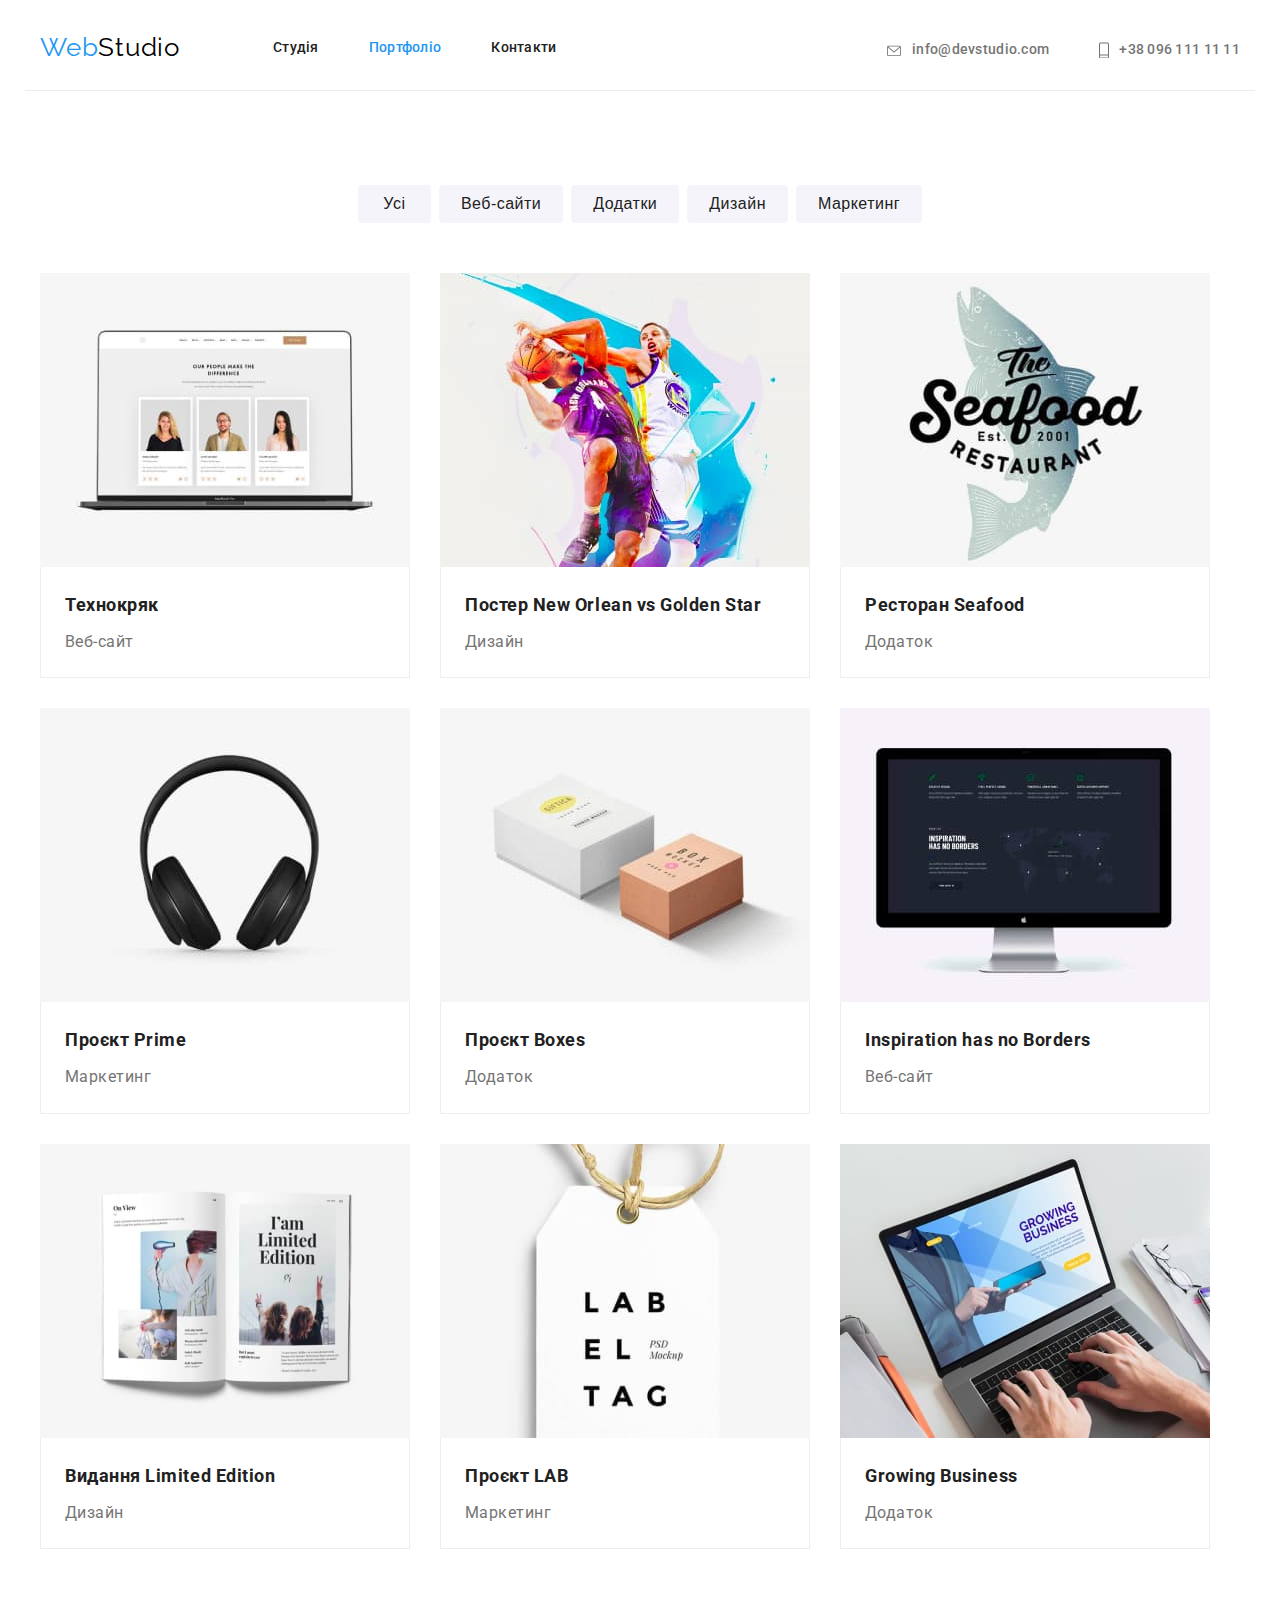
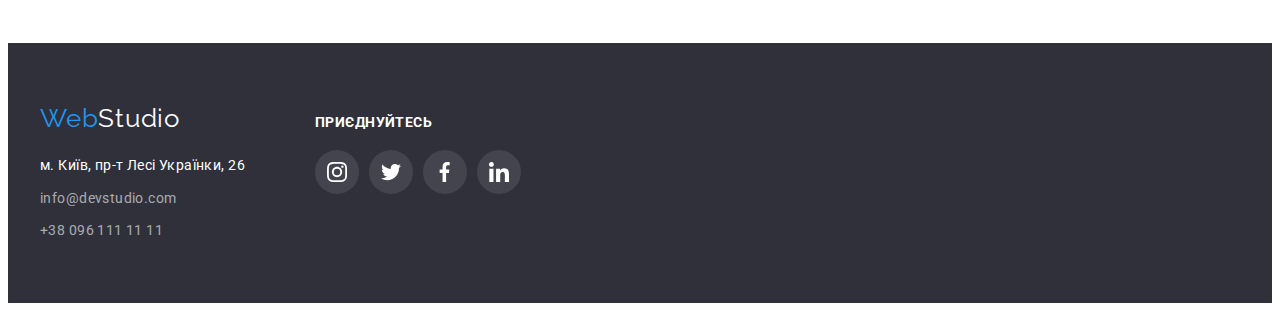
==== portfolio.html @ 72373377 "Initial commit" ====
<!DOCTYPE html>
<html lang="en">
<head>
    <meta charset="UTF-8">
    <meta http-equiv="X-UA-Compatible" content="IE=edge">
    <meta name="viewport" content="width=device-width, initial-scale=1.0">
    <title>WebStudio</title>
    <link rel="preconnect" href="https://fonts.googleapis.com">
    <link rel="preconnect" href="https://fonts.gstatic.com" crossorigin>
    <link href="https://fonts.googleapis.com/css2?family=Raleway:wght@700&family=Roboto:wght@400;500;700;900&display=swap" rel="stylesheet">
    <link rel="stylesheet" href="https://cdnjs.cloudflare.com/ajax/libs/modern-normalize/1.1.0/modern-normalize.min.css" integrity="sha512-wpPYUAdjBVSE4KJnH1VR1HeZfpl1ub8YT/NKx4PuQ5NmX2tKuGu6U/JRp5y+Y8XG2tV+wKQpNHVUX03MfMFn9Q==" crossorigin="anonymous" referrerpolicy="no-referrer" />
    <link rel="stylesheet" href="./css/styles.css" />
</head>
<body>
    <!-- Шапка -->
    <header class="header">
      <div class="container head">
        <nav class="nav">
          <a class="logo" href="./index.html">Web<span class="logo-studio">Studio</span></a>
          <ul class="nav-list list">
            <li class="nav-item">
              <a href="./index.html" class="nav-link">Студія</a>
            </li>
            <li class="nav-item">
              <a href="./portfolio.html" class="nav-link current">Портфоліо</a>
            </li>
            <li class="nav-item">
              <a href="" class="nav-link">Контакти</a>
            </li>
          </ul>
        </nav>
        <ul class="contact list">
          <li class="contact-item">
            <a href="mailto:info@devstudio.com" 
            class="contact-link">
            <svg class="icon" width="16" height="12">
              <use class="contact-icon" href="./img/SVG/symbol-defs.svg#envelope" ></use>
            </svg>
            info@devstudio.com
            </a>
          </li>
          <li class="contact-item">
            <a href="tel:+380961111111" class="contact-link">
              <svg class="icon" width="10px" height="16px">
                <use class="contact-icon" href="./img/SVG/symbol-defs.svg#phone" ></use>
              </svg>
              +38 096 111 11 11
            </a>
          </li>
        </ul>
      </div>
    </header>
      <main>
        <section class="section">
          <div class="container">
            <!-- Filter -->
            <h1 class="visually-hidden">Портфоліо WebStudio</h1>
            <ul class="filter list">
                <li class="filter-item"><button type="button" class="filter-button">Усі</button></li>
                <li class="filter-item"><button type="button" class="filter-button">Веб-сайти</button></li>
                <li class="filter-item"><button type="button" class="filter-button">Додатки</button></li>
                <li class="filter-item"><button type="button" class="filter-button">Дизайн</button></li>
                <li class="filter-item"><button type="button" class="filter-button">Маркетинг</button></li>
            </ul>
            <!-- Works -->
            <ul class="works list">
                <li class="works-item">
                    <a href="" class="works-link">
                        <img src="./img/Works/img1.jpg" alt="На нутбуці висвітлений веб-сайт з картками різних людей" class="works-img img" width="370" height="294">
                      <div class="works-border">
                        <h2 class="works-title">Технокряк</h2>
                        <p class="works-text">Веб-сайт</p>
                        <p class="works-description"></p>
                      </div>
                    </a>
                </li>
                <li class="works-item">
                    <a href="" class="works-link">
                        <img src="./img/Works/img2.jpg" alt="Постер два баскетболісти де один блокує передачу мяча другого басетболіста" class="works-img img" width="370" height="294">
                      <div class="works-border">
                        <h2 class="works-title">Постер New Orlean vs Golden Star</h2>
                        <p class="works-text">Дизайн</p>
                        <p class="works-description"></p>
                      </div>
                    </a>
                </li>
                <li class="works-item">
                    <a href="" class="works-link">
                        <img src="./img/Works/img3.jpg" alt="Логотип Ресторан Seafood" class="works-img img" width="370" height="294">
                      <div class="works-border">
                        <h2 class="works-title">Ресторан Seafood</h2>
                        <p class="works-text">Додаток</p>
                        <p class="works-description"></p>
                      </div>
                    </a>
                </li>
                <li class="works-item">
                    <a href="" class="works-link">
                        <img src="./img/Works/img4.jpg" alt="Навушни" class="works-img img" width="370" height="294">
                      <div class="works-border">
                        <h2 class="works-title">Проєкт Prime</h2>
                        <p class="works-text">Маркетинг</p>
                        <p class="works-description"></p>
                      </div>
                    </a>
                </li>
                <li class="works-item">
                    <a href="" class="works-link">
                        <img src="./img/Works/img5.jpg" alt="Дві коробки" class="works-img img" width="370" height="294">
                      <div class="works-border">
                        <h2 class="works-title">Проєкт Boxes</h2>
                        <p class="works-text">Додаток</p>
                        <p class="works-description"></p>
                      </div>
                    </a>
                </li>
                <li class="works-item">
                    <a href="" class="works-link">
                        <img src="./img/Works/img6.jpg" alt="На моніторі відображений веб-сайт Inspiration has no Borders" class="works-img img" width="370" height="294">
                      <div class="works-border">
                        <h2 class="works-title">Inspiration has no Borders</h2>
                        <p class="works-text">Веб-сайт</p>
                        <p class="works-description"></p>
                      </div>
                    </a>
                </li>
                <li class="works-item">
                    <a href="" class="works-link">
                        <img src="./img/Works/img7.jpg" alt="Розгорнута книга" class="works-img img" width="370" height="294">
                      <div class="works-border">
                        <h2 class="works-title">Видання Limited Edition</h2>
                        <p class="works-text">Дизайн</p>
                        <p class="works-description"></p>
                      </div>
                    </a>
                </li>
                <li class="works-item">
                    <a href="" class="works-link">
                        <img src="./img/Works/img8.jpg" alt="Бірка для одягу" class="works-img img" width="370" height="294">
                      <div class="works-border">
                        <h2 class="works-title">Проєкт LAB</h2>
                        <p class="works-text">Маркетинг</p>
                        <p class="works-description"></p>
                      </div>
                    </a>
                </li>
                <li class="works-item">
                    <a href="" class="works-link">
                        <img src="./img/Works/img9.jpg" alt="Чоловік на ноутбуці користується додатком Growing Business" class="works-img img" width="370" height="294">
                      <div class="works-border">
                        <h2 class="works-title">Growing Business</h2>
                        <p class="works-text">Додаток</p>
                        <p class="works-description"></p>
                      </div>
                    </a>
                </li>
            </ul>
          </div>
        </section>
      </main>
       <!-- Футер -->
       <footer class="footer">
        <div class="container foot-container">
          <div class="footer-contact-container">
          <a class="address-logo" href="./index.html">Web<span class="address-logo-studio">Studio</span></a>
          <address class="address">
            <ul class="footer-list list">
              <li class="footer-item">
                <a
                  class="footer-contact"
                  target="_blank"
                  rel="noopener norefferer"
                  href="https://www.google.com/maps/place/%D0%B1%D1%83%D0%BB.+%D0%9B%D0%B5%D1%81%D0%B8+%D0%A3%D0%BA%D1%80%D0%B0%D0%B8%D0%BD%D0%BA%D0%B8,+26,+%D0%9A%D0%B8%D0%B5%D0%B2,+02000/data=!4m2!3m1!1s0x40d4cf0e033ecbe9:0x57a4dffefec77da0?sa=X&ved=2ahUKEwij4-Hri735AhVkw4sKHWRKDZoQ8gF6BAgVEAE"
                >
                  м. Київ, пр-т Лесі Українки, 26
                </a>
              </li>
              <li class="footer-item">
                <a class="footer-contact call" href="mailto:info@devstudio.com">info@devstudio.com</a>
              </li>
              <li class="footer-item">
                <a class="footer-contact call" href="tel:+380961111111">+38 096 111 11 11</a>
              </li>
            </ul>
          </address>
        </div>
        <div class="social-container">
          <h2 class="footer-title">приєднуйтесь</h2>
          <ul class="footer-social-list list">
            <li class="footer-link-item">
              <a href="" class="footer-social">
                <svg class="footer-icon" width="20" height="20" aria-label="Лого Інстаграм">
                  <use class="footer-ic" href="./img/SVG/symbol-defs.svg#instagram" ></use>
                </svg>
              </a>
            </li>
            <li class="footer-link-item">
              <a href="" class="footer-social">
                <svg class="footer-icon" width="20" height="20" aria-label="Лого Твітер">
                  <use class="footer-ic" href="./img/SVG/symbol-defs.svg#twitter" ></use>
                </svg>
              </a>
            </li>
            <li class="footer-link-item">
              <a href="" class="footer-social">
                <svg class="footer-icon" width="20" height="20" aria-label="Лого ФейсБук">
                  <use class="footer-ic" href="./img/SVG/symbol-defs.svg#fb" ></use>
                </svg>
              </a>
            </li>
            <li class="footer-link-item">
              <a href="" class="footer-social">
                <svg class="footer-icon" width="20" height="20" aria-label="Лого Лінк">
                  <use class="footer-ic" href="./img/SVG/symbol-defs.svg#linkedin" ></use>
                </svg>
              </a>
            </li>
          </ul>
        </div>
        </div>
      </footer>
</body>
</html>
---- css/styles.css ----
/* main text color #212121 */
/* secondary text color #757575*/
/* text white #ffffff */
/* main background col #2F303A */
/* white background #FFFFFF */
/* secondary background col #F5F4FA */
/* brand color #2196F3 */
/* text color: rgba(255, 255, 255, 0.6);*/
/* width content 1170px + gatter 30px = 1200px padding left & right 15px */
:root {
  --primary-text-color: #212121;
  --secondary-text-color: #757575;
  --primary-white-color: #ffffff;
  --brand-color: #2196f3;
  --white-background: #ffffff;
  --secondary-background: #f5f4fa;
  --primary-background: #2f303a;
  --text-rgba: rgba(255, 255, 255, 0.6);
  --logo-color: #afb1b8;
  --logo-bg-color: #43444d;
}
body {
  font-family: 'Roboto', sans-serif;
  color: var(--primary-text-color);
  background-color: var(--white-background);
}
h1,
h2,
h3,
h4,
h5,
h6,
p,
ul {
  margin: 0;
  padding: 0;
}
.list {
  list-style-type: none;
}
.container {
  width: 1200px;
  margin-left: auto;
  margin-right: auto;
  padding: 0 15px;
}

/* Header */

.head {
  display: flex;
  align-items: baseline;
  border-bottom: 1px solid #ececec;
}
.logo {
  color: var(--brand-color);

  font-family: 'Raleway', sans-serif;
  font-size: 26px;
  line-height: 1.2;
  letter-spacing: 0.03em;
  text-decoration: none;
}
.logo-studio {
  color: #000000;
}
.nav {
  display: flex;
  align-items: center;
}
.nav-list {
  display: flex;
  margin-left: 93px;
}
.nav-item {
  /* outline: 1px solid tomato;
        background-color: yellow; */
}
.nav-list .nav-item + .nav-item {
  margin-left: 50px;
}
/* .nav-item:not(:last-child) {
        margin-right: 50px;
    } */
.nav-link {
  display: block;
  padding-top: 32px;
  padding-bottom: 32px;

  color: var(--primary-text-color);
  font-weight: 500;
  font-size: 14px;
  line-height: 1.14;
  letter-spacing: 0.02em;
  text-decoration: none;
}
.nav-link:hover,
.nav-link:focus,
.contact-link:hover,
.contact-link:focus {
  color: var(--brand-color);
}
.nav-list,
.nav-link.current {
  color: var(--brand-color);
}
.contact {
  display: flex;
  margin-left: auto;
}
.contact .contact-item + .contact-item {
  margin-left: 50px;
}

.contact-link {
  display: flex;
  padding: 0;
  padding-top: 32px;
  padding-bottom: 32px;
  margin: 0;
  color: var(--secondary-text-color);
  align-items: center;
  fill: var(--secondary-text-color);

  font-weight: 500;
  font-size: 14px;
  line-height: 1.14;
  letter-spacing: 0.02em;
  text-decoration: none;
}

.contact-link:hover,
.contact-link:focus {
  fill: var(--brand-color);
}
.icon {
  margin-right: 10px;
}

/* Hero */

.footer {
  background-color: var(--primary-background);
}
.hero {
  text-align: center;
  max-width: 1600px;
  margin-left: auto;
  margin-right: auto;
  padding-top: 200px;
  padding-bottom: 200px;

  background-image: linear-gradient(
      to right,
      rgba(47, 48, 58, 0.4),
      rgba(47, 48, 58, 0.4)
    ),
    url('../img/Img-bg.jpg');
  background-color: var(--primary-background);
  background-repeat: no-repeat;
  background-size: contain;
  background-position: center;
}
.hero-bg {
}
.section {
  padding: 94px 0;
}
.main-title {
  color: var(--primary-white-color);

  font-weight: 900;
  font-size: 44px;
  line-height: 1.36;
  letter-spacing: 0.03em;
  text-align: center;

  margin-bottom: 30px;
}
.button {
  color: var(--primary-white-color);
  background-color: var(--brand-color);

  font-weight: 700;
  font-size: 16px;
  line-height: 1.87;
  letter-spacing: 0.03em;
  cursor: pointer;
  text-align: center;

  border-radius: 4px;
  padding: 10px 32px;
  display: inline-block;
  min-width: 216px;
  height: 50px;
  border: 0;
}
/* Feateures */
.visually-hidden {
  position: absolute;
  white-space: nowrap;
  width: 1px;
  height: 1px;
  overflow: hidden;
  border: 0;
  padding: 0;
  clip: rect(0 0 0 0);
  clip-path: inset(50%);
  margin: -1px;
}

.features {
  display: flex;
}
.features-item {
  width: 270px;
}
.features .features-item + .features-item {
  margin-left: 30px;
}

.icon-container {
  display: flex;
  align-items: center;
  justify-content: center;
  height: 120px;

  border-radius: 4px;
  background-color: var(--secondary-background);
}
.features-title {
  color: var(--primary-text-color);

  font-weight: 700;
  font-size: 14px;
  line-height: 1.14;
  letter-spacing: 0.03em;

  margin-top: 30px;
  margin-bottom: 10px;
}
.features-text {
  color: var(--secondary-text-color);

  font-size: 14px;
  line-height: 1.71;
  letter-spacing: 0.03em;
}
/* Gallery */
.title {
  color: var(--primary-text-color);

  font-weight: 700;
  font-size: 36px;
  line-height: 1.17;
  letter-spacing: 0.03em;
  text-align: center;

  margin-bottom: 50px;
}
.gallery-section {
  padding-top: 0;
}
.gallery {
  display: flex;
}
.gallery .gallery-item + .gallery-item {
  margin-left: 30px;
}
.gallery-item {
}
.img {
  display: block;
  height: auto;
  max-width: 100%;
}

/* Team */
.team-section {
  background-color: var(--secondary-background);
}
.team {
  display: flex;
  text-align: center;
}
.team .team-item + .team-item {
  margin-left: 30px;
}
.team-item {
  box-shadow: 0px 1px 3px rgba(0, 0, 0, 0.12), 0px 1px 1px rgba(0, 0, 0, 0.14),
    0px 2px 1px rgba(0, 0, 0, 0.2);
  background-color: var(--primary-white-color);
  border-radius: 0px 0px 4px 4px;
}
.team-img {
  display: block;
}
.team-position {
  padding-top: 30px;
  padding-bottom: 30px;
}
.team-title {
  color: var(--primary-text-color);

  font-weight: 500;
  font-size: 16px;
  line-height: 1.18;
  letter-spacing: 0.03em;

  margin-bottom: 10px;
}
.team-text {
  color: var(--secondary-text-color);

  font-size: 16px;
  line-height: 1.18;
  letter-spacing: 0.03em;
  margin-bottom: 16px;
}
.team-list {
  display: flex;
  justify-content: center;
  gap: 10px;
}
.team-social {
  display: flex;
  align-items: center;
  justify-content: center;

  color: var(--logo-color);
  fill: var(--logo-color);
  border-radius: 50%;
  background-color: var(--white-background);

  width: 44px;
  height: 44px;
}
.team-social:hover,
.team-social:focus {
  background-color: var(--brand-color);
  fill: var(--primary-white-color);
}
.team-icon {
  color: currentColor;
}
/* Clients */
.client-list {
  display: flex;
  gap: 30px;
}
.client-item {
  width: 170px;
  height: 92px;
}
.client-link {
  display: flex;
  align-items: center;
  justify-content: center;
  border-color: var(--logo-color);
  fill: var(--logo-color);

  width: 100%;
  height: 100%;

  border: 1px solid #afb1b8;
  border-radius: 4px;
  background-color: var(--white-background);
}
.client-link:hover,
.client-link:focus {
  border-color: var(--brand-color);
  fill: var(--brand-color);
}
.client-icon {
  color: currentColor;
}

/* Footer */
.footer {
  padding-top: 60px;
  padding-bottom: 60px;
}
.foot-container {
  display: flex;
  align-items: baseline;
}
.footer-contact-container {
  margin-right: 70px;
}
.address {
  font-style: normal;
}
.address-logo {
  color: var(--brand-color);

  font-family: 'Raleway', sans-serif;
  font-size: 26px;
  line-height: 1.19;
  letter-spacing: 0.03em;
  text-decoration: none;

  display: inline-block;
  margin-bottom: 20px;
}
.address-logo-studio {
  color: var(--primary-white-color);
}
.footer-item {
  margin-bottom: 9px;
}
.footer-item:last-child {
  margin-bottom: 0;
}
.footer-contact {
  color: var(--primary-white-color);

  font-size: 14px;
  line-height: 1.71;
  letter-spacing: 0.03em;
  text-decoration: none;
}

.footer-contact.call {
  color: var(--text-rgba);

  font-size: 14px;
  line-height: 1.71;
  letter-spacing: 0.03em;
}
.footer-contact:hover,
.footer-contact:focus,
.footer-contact.call:hover,
.footer-contact.call:focus {
  color: var(--brand-color);
}
.footer-title {
  color: var(--primary-white-color);
  margin-bottom: 20px;

  font-weight: 700;
  font-size: 14px;
  line-height: calc(16 / 14);
  letter-spacing: 0.03em;
  text-transform: uppercase;
}
.footer-social-list {
  display: flex;
  gap: 10px;
}
.footer-link-item {
  fill: var(--primary-white-color);
}

.footer-social {
  display: flex;
  align-items: center;
  justify-content: center;

  border-radius: 50%;
  background-color: var(--logo-bg-color);

  width: 44px;
  height: 44px;
}
.footer-social:hover,
.footer-social:focus {
  background-color: var(--brand-color);
}
/* Portfolio */
/* Filter */
.filter {
  display: flex;
  justify-content: center;
  margin-bottom: 50px;
}
.filter .filter-item + .filter-item {
  margin-left: 8px;
}
.filter-button {
  color: var(--primary-text-color);
  background-color: #f5f4fa;

  font-weight: 500;
  font-size: 16px;
  line-height: 1.62;
  letter-spacing: 0.03em;
  cursor: pointer;
  text-align: center;

  display: inline-block;
  border: 0;
  border-radius: 4px;
  min-width: 73px;
  height: 38px;
  padding: 6px 22px;
}
.filter-button:hover,
.filter-button:focus {
  color: var(--primary-white-color);
  background-color: var(--brand-color);
  box-shadow: 0px 3px 1px rgba(0, 0, 0, 0.1), 
    0px 1px 2px rgba(0, 0, 0, 0.08),
    0px 2px 2px rgba(0, 0, 0, 0.12);
}
/* Works */
.works {
  display: flex;
  flex-wrap: wrap;
  gap: 30px;
}
.works-link {
  text-decoration: none;
  display: block;
}
.works-link:hover,
.works-link:focus {
    box-shadow: 0px 1px 1px rgba(0, 0, 0, 0.12), 
    0px 4px 4px rgba(0, 0, 0, 0.06), 
    1px 4px 6px rgba(0, 0, 0, 0.16);
}
.works-title {
  color: var(--primary-text-color);

  font-weight: 700;
  font-size: 18px;
  line-height: 2;
  letter-spacing: 0.03em;

  margin-bottom: 4px;
}
.works-img {
  display: block;
}
.works-img:focus,
.works-img:hover,
.works-title:hover,
.works-title:focus,
.works-text:hover,
.works-text:focus {
  color: var(--brand-color);
}
.works-text {
  color: var(--secondary-text-color);

  font-size: 16px;
  line-height: 1.88;
  letter-spacing: 0.03em;
}
.works-border {
  border-right: 1px solid #eeeeee;
  border-bottom: 1px solid #eeeeee;
  border-left: 1px solid #eeeeee;
  padding: 20px 24px;
}
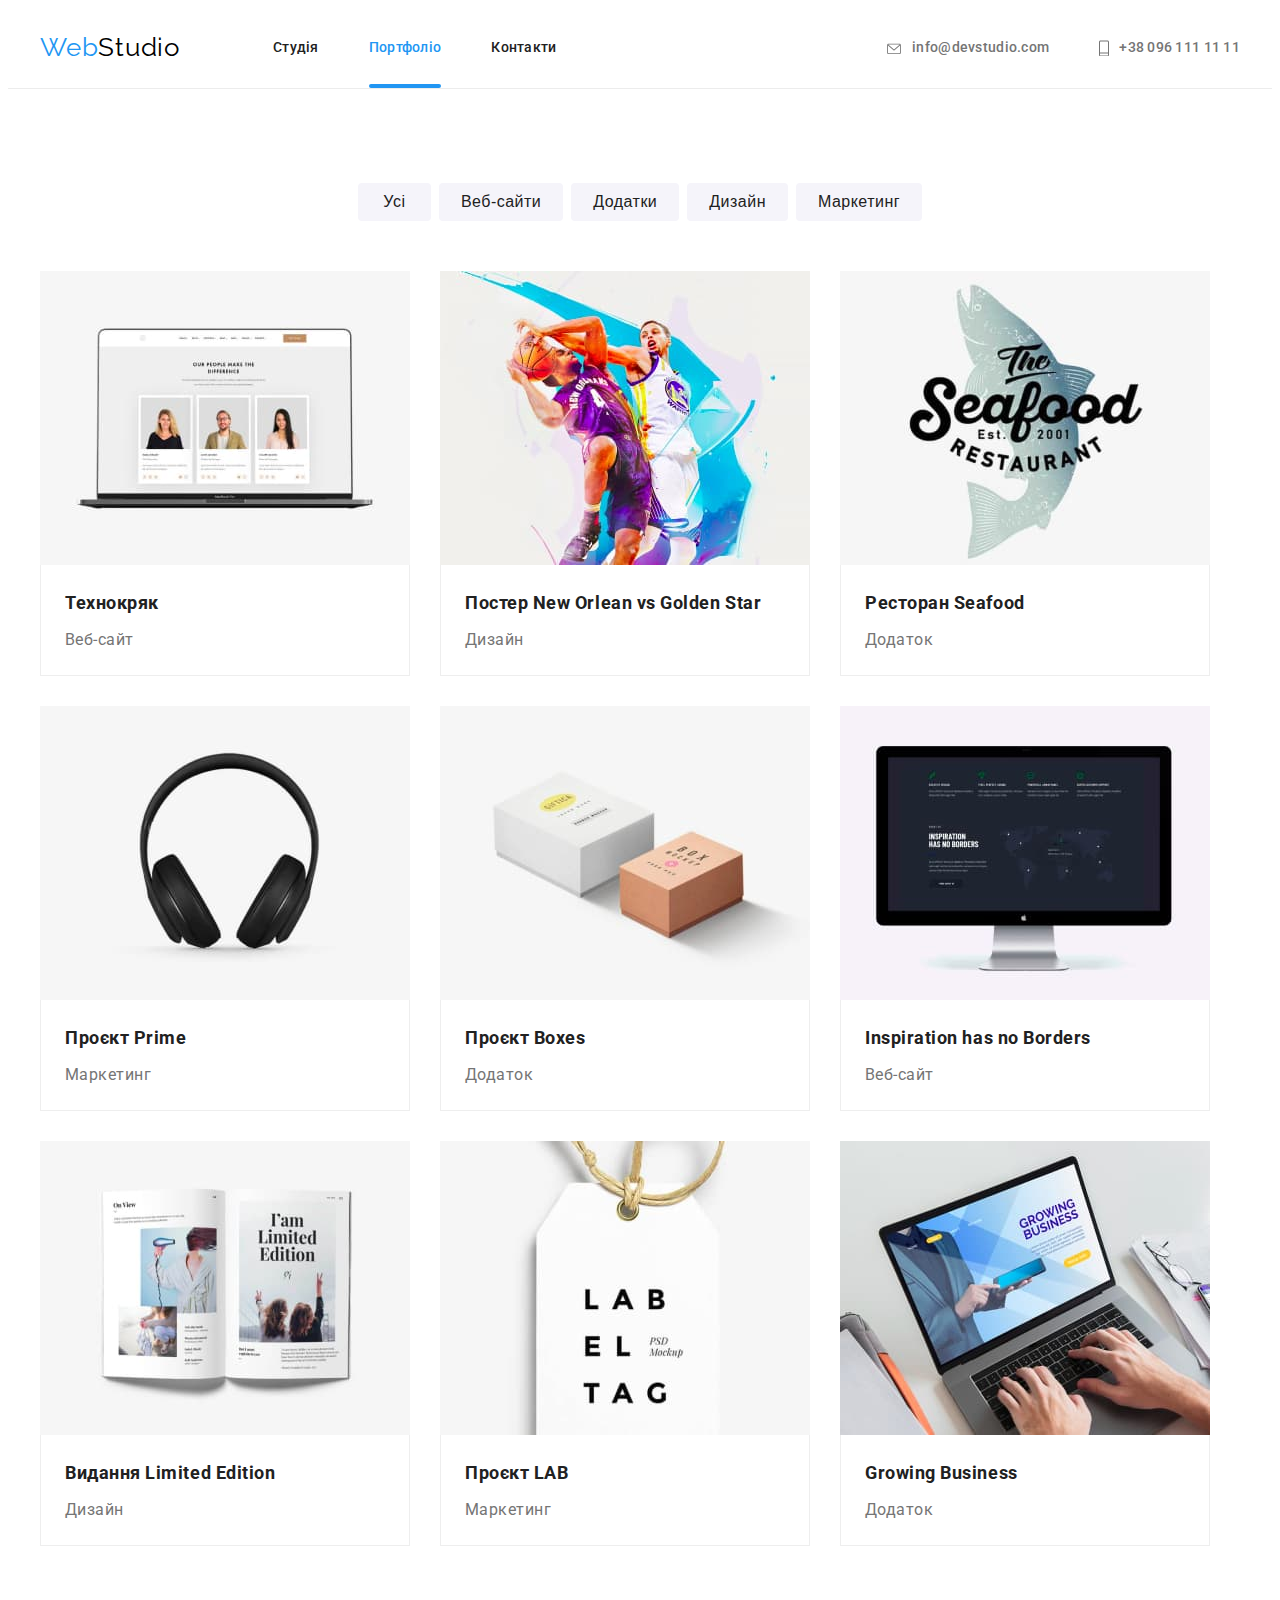
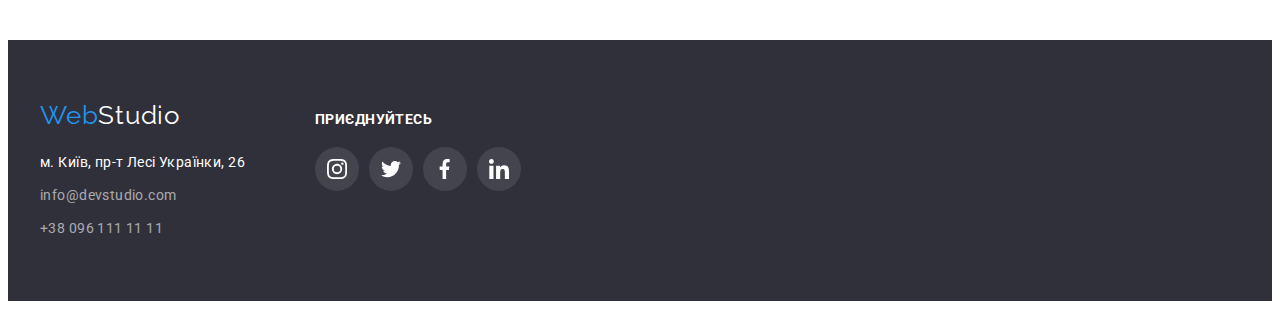
==== commit dc673ff1: "hw05" ====
--- a/portfolio.html
+++ b/portfolio.html
@@ -1,22 +1,33 @@
 <!DOCTYPE html>
 <html lang="en">
-<head>
-    <meta charset="UTF-8">
-    <meta http-equiv="X-UA-Compatible" content="IE=edge">
-    <meta name="viewport" content="width=device-width, initial-scale=1.0">
+  <head>
+    <meta charset="UTF-8" />
+    <meta http-equiv="X-UA-Compatible" content="IE=edge" />
+    <meta name="viewport" content="width=device-width, initial-scale=1.0" />
     <title>WebStudio</title>
-    <link rel="preconnect" href="https://fonts.googleapis.com">
-    <link rel="preconnect" href="https://fonts.gstatic.com" crossorigin>
-    <link href="https://fonts.googleapis.com/css2?family=Raleway:wght@700&family=Roboto:wght@400;500;700;900&display=swap" rel="stylesheet">
-    <link rel="stylesheet" href="https://cdnjs.cloudflare.com/ajax/libs/modern-normalize/1.1.0/modern-normalize.min.css" integrity="sha512-wpPYUAdjBVSE4KJnH1VR1HeZfpl1ub8YT/NKx4PuQ5NmX2tKuGu6U/JRp5y+Y8XG2tV+wKQpNHVUX03MfMFn9Q==" crossorigin="anonymous" referrerpolicy="no-referrer" />
+    <link rel="preconnect" href="https://fonts.googleapis.com" />
+    <link rel="preconnect" href="https://fonts.gstatic.com" crossorigin />
+    <link
+      href="https://fonts.googleapis.com/css2?family=Raleway:wght@700&family=Roboto:wght@400;500;700;900&display=swap"
+      rel="stylesheet"
+    />
+    <link
+      rel="stylesheet"
+      href="https://cdnjs.cloudflare.com/ajax/libs/modern-normalize/1.1.0/modern-normalize.min.css"
+      integrity="sha512-wpPYUAdjBVSE4KJnH1VR1HeZfpl1ub8YT/NKx4PuQ5NmX2tKuGu6U/JRp5y+Y8XG2tV+wKQpNHVUX03MfMFn9Q=="
+      crossorigin="anonymous"
+      referrerpolicy="no-referrer"
+    />
     <link rel="stylesheet" href="./css/styles.css" />
-</head>
-<body>
+  </head>
+  <body>
     <!-- Шапка -->
     <header class="header">
       <div class="container head">
         <nav class="nav">
-          <a class="logo" href="./index.html">Web<span class="logo-studio">Studio</span></a>
+          <a class="logo" href="./index.html"
+            >Web<span class="logo-studio">Studio</span></a
+          >
           <ul class="nav-list list">
             <li class="nav-item">
               <a href="./index.html" class="nav-link">Студія</a>
@@ -31,18 +42,23 @@
         </nav>
         <ul class="contact list">
           <li class="contact-item">
-            <a href="mailto:info@devstudio.com" 
-            class="contact-link">
-            <svg class="icon" width="16" height="12">
-              <use class="contact-icon" href="./img/SVG/symbol-defs.svg#envelope" ></use>
-            </svg>
-            info@devstudio.com
+            <a href="mailto:info@devstudio.com" class="contact-link">
+              <svg class="icon" width="16" height="12">
+                <use
+                  class="contact-icon"
+                  href="./img/SVG/symbol-defs.svg#envelope"
+                ></use>
+              </svg>
+              info@devstudio.com
             </a>
           </li>
           <li class="contact-item">
             <a href="tel:+380961111111" class="contact-link">
               <svg class="icon" width="10px" height="16px">
-                <use class="contact-icon" href="./img/SVG/symbol-defs.svg#phone" ></use>
+                <use
+                  class="contact-icon"
+                  href="./img/SVG/symbol-defs.svg#phone"
+                ></use>
               </svg>
               +38 096 111 11 11
             </a>
@@ -50,119 +66,310 @@
         </ul>
       </div>
     </header>
-      <main>
-        <section class="section">
-          <div class="container">
-            <!-- Filter -->
-            <h1 class="visually-hidden">Портфоліо WebStudio</h1>
-            <ul class="filter list">
-                <li class="filter-item"><button type="button" class="filter-button">Усі</button></li>
-                <li class="filter-item"><button type="button" class="filter-button">Веб-сайти</button></li>
-                <li class="filter-item"><button type="button" class="filter-button">Додатки</button></li>
-                <li class="filter-item"><button type="button" class="filter-button">Дизайн</button></li>
-                <li class="filter-item"><button type="button" class="filter-button">Маркетинг</button></li>
-            </ul>
-            <!-- Works -->
-            <ul class="works list">
-                <li class="works-item">
-                    <a href="" class="works-link">
-                        <img src="./img/Works/img1.jpg" alt="На нутбуці висвітлений веб-сайт з картками різних людей" class="works-img img" width="370" height="294">
-                      <div class="works-border">
-                        <h2 class="works-title">Технокряк</h2>
-                        <p class="works-text">Веб-сайт</p>
-                        <p class="works-description"></p>
-                      </div>
-                    </a>
-                </li>
-                <li class="works-item">
-                    <a href="" class="works-link">
-                        <img src="./img/Works/img2.jpg" alt="Постер два баскетболісти де один блокує передачу мяча другого басетболіста" class="works-img img" width="370" height="294">
-                      <div class="works-border">
-                        <h2 class="works-title">Постер New Orlean vs Golden Star</h2>
-                        <p class="works-text">Дизайн</p>
-                        <p class="works-description"></p>
-                      </div>
-                    </a>
-                </li>
-                <li class="works-item">
-                    <a href="" class="works-link">
-                        <img src="./img/Works/img3.jpg" alt="Логотип Ресторан Seafood" class="works-img img" width="370" height="294">
-                      <div class="works-border">
-                        <h2 class="works-title">Ресторан Seafood</h2>
-                        <p class="works-text">Додаток</p>
-                        <p class="works-description"></p>
-                      </div>
-                    </a>
-                </li>
-                <li class="works-item">
-                    <a href="" class="works-link">
-                        <img src="./img/Works/img4.jpg" alt="Навушни" class="works-img img" width="370" height="294">
-                      <div class="works-border">
-                        <h2 class="works-title">Проєкт Prime</h2>
-                        <p class="works-text">Маркетинг</p>
-                        <p class="works-description"></p>
-                      </div>
-                    </a>
-                </li>
-                <li class="works-item">
-                    <a href="" class="works-link">
-                        <img src="./img/Works/img5.jpg" alt="Дві коробки" class="works-img img" width="370" height="294">
-                      <div class="works-border">
-                        <h2 class="works-title">Проєкт Boxes</h2>
-                        <p class="works-text">Додаток</p>
-                        <p class="works-description"></p>
-                      </div>
-                    </a>
-                </li>
-                <li class="works-item">
-                    <a href="" class="works-link">
-                        <img src="./img/Works/img6.jpg" alt="На моніторі відображений веб-сайт Inspiration has no Borders" class="works-img img" width="370" height="294">
-                      <div class="works-border">
-                        <h2 class="works-title">Inspiration has no Borders</h2>
-                        <p class="works-text">Веб-сайт</p>
-                        <p class="works-description"></p>
-                      </div>
-                    </a>
-                </li>
-                <li class="works-item">
-                    <a href="" class="works-link">
-                        <img src="./img/Works/img7.jpg" alt="Розгорнута книга" class="works-img img" width="370" height="294">
-                      <div class="works-border">
-                        <h2 class="works-title">Видання Limited Edition</h2>
-                        <p class="works-text">Дизайн</p>
-                        <p class="works-description"></p>
-                      </div>
-                    </a>
-                </li>
-                <li class="works-item">
-                    <a href="" class="works-link">
-                        <img src="./img/Works/img8.jpg" alt="Бірка для одягу" class="works-img img" width="370" height="294">
-                      <div class="works-border">
-                        <h2 class="works-title">Проєкт LAB</h2>
-                        <p class="works-text">Маркетинг</p>
-                        <p class="works-description"></p>
-                      </div>
-                    </a>
-                </li>
-                <li class="works-item">
-                    <a href="" class="works-link">
-                        <img src="./img/Works/img9.jpg" alt="Чоловік на ноутбуці користується додатком Growing Business" class="works-img img" width="370" height="294">
-                      <div class="works-border">
-                        <h2 class="works-title">Growing Business</h2>
-                        <p class="works-text">Додаток</p>
-                        <p class="works-description"></p>
-                      </div>
-                    </a>
-                </li>
-            </ul>
-          </div>
-        </section>
-      </main>
-       <!-- Футер -->
-       <footer class="footer">
-        <div class="container foot-container">
-          <div class="footer-contact-container">
-          <a class="address-logo" href="./index.html">Web<span class="address-logo-studio">Studio</span></a>
+    <main>
+      <section class="section">
+        <div class="container">
+          <!-- Filter -->
+          <h1 class="visually-hidden">Портфоліо WebStudio</h1>
+          <ul class="filter list">
+            <li class="filter-item">
+              <button type="button" class="filter-button">Усі</button>
+            </li>
+            <li class="filter-item">
+              <button type="button" class="filter-button">Веб-сайти</button>
+            </li>
+            <li class="filter-item">
+              <button type="button" class="filter-button">Додатки</button>
+            </li>
+            <li class="filter-item">
+              <button type="button" class="filter-button">Дизайн</button>
+            </li>
+            <li class="filter-item">
+              <button type="button" class="filter-button">Маркетинг</button>
+            </li>
+          </ul>
+          <!-- Works -->
+          <ul class="works list">
+            <li class="works-item">
+              <a href="" class="works-link">
+                <div class="works-thumb">
+                  <img
+                    src="./img/Works/img1.jpg"
+                    alt="На нутбуці висвітлений веб-сайт з картками різних людей"
+                    class="works-img img"
+                    width="370"
+                    height="294"
+                  />
+                  <div class="works-overlay">
+                    <div class="works-actions">  
+                      <button class="works-box">
+                        <p class="works-description">
+                        Ресурс пропонує комплексні пропозиції з різним рівнем
+                        функціоналу та сервісів. Все це дозволить відвідувачу
+                        отримати вичерпні відомості про компанію чи приватну
+                        особу.
+                      </p>
+                      </button>
+                    </div>
+                  </div>
+                </div>
+                <div class="works-border">
+                  <h2 class="works-title">Технокряк</h2>
+                  <p class="works-text">Веб-сайт</p>
+                </div>
+              </a>
+            </li>
+            <li class="works-item">
+              <a href="" class="works-link">
+                <div class="works-thumb">
+                  <img
+                    src="./img/Works/img2.jpg"
+                    alt="Постер два баскетболісти де один блокує передачу мяча другого басетболіста"
+                    class="works-img img"
+                    width="370"
+                    height="294"
+                  />
+                  <div class="works-overlay">
+                    <div class="works-actions">  
+                      <button class="works-box">
+                        <p class="works-description">
+                        Ресурс пропонує комплексні пропозиції з різним рівнем
+                        функціоналу та сервісів. Все це дозволить відвідувачу
+                        отримати вичерпні відомості про компанію чи приватну
+                        особу.
+                      </p>
+                      </button>
+                    </div>
+                  </div>
+                </div>
+                <div class="works-border">
+                  <h2 class="works-title">Постер New Orlean vs Golden Star</h2>
+                  <p class="works-text">Дизайн</p>
+                  <p class="works-description"></p>
+                </div>
+              </a>
+            </li>
+            <li class="works-item">
+              <a href="" class="works-link">
+                <div class="works-thumb">
+                  <img
+                    src="./img/Works/img3.jpg"
+                    alt="Логотип Ресторан Seafood"
+                    class="works-img img"
+                    width="370"
+                    height="294"
+                  />
+                  <div class="works-overlay">
+                    <div class="works-actions">  
+                      <button class="works-box">
+                        <p class="works-description">
+                        Ресурс пропонує комплексні пропозиції з різним рівнем
+                        функціоналу та сервісів. Все це дозволить відвідувачу
+                        отримати вичерпні відомості про компанію чи приватну
+                        особу.
+                      </p>
+                      </button>
+                    </div>
+                  </div>
+                </div>
+                <div class="works-border">
+                  <h2 class="works-title">Ресторан Seafood</h2>
+                  <p class="works-text">Додаток</p>
+                  <p class="works-description"></p>
+                </div>
+              </a>
+            </li>
+            <li class="works-item">
+              <a href="" class="works-link">
+                <div class="works-thumb">
+                  <img
+                    src="./img/Works/img4.jpg"
+                    alt="Навушни"
+                    class="works-img img"
+                    width="370"
+                    height="294"
+                  />
+                  <div class="works-overlay">
+                    <div class="works-actions">  
+                      <button class="works-box">
+                        <p class="works-description">
+                        Ресурс пропонує комплексні пропозиції з різним рівнем
+                        функціоналу та сервісів. Все це дозволить відвідувачу
+                        отримати вичерпні відомості про компанію чи приватну
+                        особу.
+                      </p>
+                      </button>
+                    </div>
+                  </div>
+                </div>
+                <div class="works-border">
+                  <h2 class="works-title">Проєкт Prime</h2>
+                  <p class="works-text">Маркетинг</p>
+                  <p class="works-description"></p>
+                </div>
+              </a>
+            </li>
+            <li class="works-item">
+              <a href="" class="works-link">
+                <div class="works-thumb">
+                  <img
+                    src="./img/Works/img5.jpg"
+                    alt="Дві коробки"
+                    class="works-img img"
+                    width="370"
+                    height="294"
+                  />
+                  <div class="works-overlay">
+                    <div class="works-actions">  
+                      <button class="works-box">
+                        <p class="works-description">
+                        Ресурс пропонує комплексні пропозиції з різним рівнем
+                        функціоналу та сервісів. Все це дозволить відвідувачу
+                        отримати вичерпні відомості про компанію чи приватну
+                        особу.
+                      </p>
+                      </button>
+                    </div>
+                  </div>
+                </div>
+                <div class="works-border">
+                  <h2 class="works-title">Проєкт Boxes</h2>
+                  <p class="works-text">Додаток</p>
+                  <p class="works-description"></p>
+                </div>
+              </a>
+            </li>
+            <li class="works-item">
+              <a href="" class="works-link">
+                <div class="works-thumb">
+                  <img
+                    src="./img/Works/img6.jpg"
+                    alt="На моніторі відображений веб-сайт Inspiration has no Borders"
+                    class="works-img img"
+                    width="370"
+                    height="294"
+                  />
+                  <div class="works-overlay">
+                    <div class="works-actions">  
+                      <button class="works-box">
+                        <p class="works-description">
+                        Ресурс пропонує комплексні пропозиції з різним рівнем
+                        функціоналу та сервісів. Все це дозволить відвідувачу
+                        отримати вичерпні відомості про компанію чи приватну
+                        особу.
+                      </p>
+                      </button>
+                    </div>
+                  </div>
+                </div>
+                <div class="works-border">
+                  <h2 class="works-title">Inspiration has no Borders</h2>
+                  <p class="works-text">Веб-сайт</p>
+                  <p class="works-description"></p>
+                </div>
+              </a>
+            </li>
+            <li class="works-item">
+              <a href="" class="works-link">
+                <div class="works-thumb">
+                  <img
+                    src="./img/Works/img7.jpg"
+                    alt="Розгорнута книга"
+                    class="works-img img"
+                    width="370"
+                    height="294"
+                  />
+                  <div class="works-overlay">
+                    <div class="works-actions">  
+                      <button class="works-box">
+                        <p class="works-description">
+                        Ресурс пропонує комплексні пропозиції з різним рівнем
+                        функціоналу та сервісів. Все це дозволить відвідувачу
+                        отримати вичерпні відомості про компанію чи приватну
+                        особу.
+                      </p>
+                      </button>
+                    </div>
+                  </div>
+                </div>
+                <div class="works-border">
+                  <h2 class="works-title">Видання Limited Edition</h2>
+                  <p class="works-text">Дизайн</p>
+                  <p class="works-description"></p>
+                </div>
+              </a>
+            </li>
+            <li class="works-item">
+              <a href="" class="works-link">
+                <div class="works-thumb">
+                  <img
+                    src="./img/Works/img8.jpg"
+                    alt="Бірка для одягу"
+                    class="works-img img"
+                    width="370"
+                    height="294"
+                  />
+                  <div class="works-overlay">
+                    <div class="works-actions">  
+                      <button class="works-box">
+                        <p class="works-description">
+                        Ресурс пропонує комплексні пропозиції з різним рівнем
+                        функціоналу та сервісів. Все це дозволить відвідувачу
+                        отримати вичерпні відомості про компанію чи приватну
+                        особу.
+                      </p>
+                      </button>
+                    </div>
+                  </div>
+                </div>
+                <div class="works-border">
+                  <h2 class="works-title">Проєкт LAB</h2>
+                  <p class="works-text">Маркетинг</p>
+                  <p class="works-description"></p>
+                </div>
+              </a>
+            </li>
+            <li class="works-item">
+              <a href="" class="works-link">
+                <div class="works-thumb">
+                  <img
+                    src="./img/Works/img9.jpg"
+                    alt="Чоловік на ноутбуці користується додатком Growing Business"
+                    class="works-img img"
+                    width="370"
+                    height="294"
+                  />
+                  <div class="works-overlay">
+                    <div class="works-actions">  
+                      <button class="works-box">
+                        <p class="works-description">
+                        Ресурс пропонує комплексні пропозиції з різним рівнем
+                        функціоналу та сервісів. Все це дозволить відвідувачу
+                        отримати вичерпні відомості про компанію чи приватну
+                        особу.
+                      </p>
+                      </button>
+                    </div>
+                  </div>
+                </div>
+                <div class="works-border">
+                  <h2 class="works-title">Growing Business</h2>
+                  <p class="works-text">Додаток</p>
+                  <p class="works-description"></p>
+                </div>
+              </a>
+            </li>
+          </ul>
+        </div>
+      </section>
+    </main>
+    <!-- Футер -->
+    <footer class="footer">
+      <div class="container foot-container">
+        <div class="footer-contact-container">
+          <a class="address-logo" href="./index.html"
+            >Web<span class="address-logo-studio">Studio</span></a
+          >
           <address class="address">
             <ul class="footer-list list">
               <li class="footer-item">
@@ -176,10 +383,14 @@
                 </a>
               </li>
               <li class="footer-item">
-                <a class="footer-contact call" href="mailto:info@devstudio.com">info@devstudio.com</a>
+                <a class="footer-contact call" href="mailto:info@devstudio.com"
+                  >info@devstudio.com</a
+                >
               </li>
               <li class="footer-item">
-                <a class="footer-contact call" href="tel:+380961111111">+38 096 111 11 11</a>
+                <a class="footer-contact call" href="tel:+380961111111"
+                  >+38 096 111 11 11</a
+                >
               </li>
             </ul>
           </address>
@@ -189,35 +400,67 @@
           <ul class="footer-social-list list">
             <li class="footer-link-item">
               <a href="" class="footer-social">
-                <svg class="footer-icon" width="20" height="20" aria-label="Лого Інстаграм">
-                  <use class="footer-ic" href="./img/SVG/symbol-defs.svg#instagram" ></use>
+                <svg
+                  class="footer-icon"
+                  width="20"
+                  height="20"
+                  aria-label="Лого Інстаграм"
+                >
+                  <use
+                    class="footer-ic"
+                    href="./img/SVG/symbol-defs.svg#instagram"
+                  ></use>
                 </svg>
               </a>
             </li>
             <li class="footer-link-item">
               <a href="" class="footer-social">
-                <svg class="footer-icon" width="20" height="20" aria-label="Лого Твітер">
-                  <use class="footer-ic" href="./img/SVG/symbol-defs.svg#twitter" ></use>
+                <svg
+                  class="footer-icon"
+                  width="20"
+                  height="20"
+                  aria-label="Лого Твітер"
+                >
+                  <use
+                    class="footer-ic"
+                    href="./img/SVG/symbol-defs.svg#twitter"
+                  ></use>
                 </svg>
               </a>
             </li>
             <li class="footer-link-item">
               <a href="" class="footer-social">
-                <svg class="footer-icon" width="20" height="20" aria-label="Лого ФейсБук">
-                  <use class="footer-ic" href="./img/SVG/symbol-defs.svg#fb" ></use>
+                <svg
+                  class="footer-icon"
+                  width="20"
+                  height="20"
+                  aria-label="Лого ФейсБук"
+                >
+                  <use
+                    class="footer-ic"
+                    href="./img/SVG/symbol-defs.svg#fb"
+                  ></use>
                 </svg>
               </a>
             </li>
             <li class="footer-link-item">
               <a href="" class="footer-social">
-                <svg class="footer-icon" width="20" height="20" aria-label="Лого Лінк">
-                  <use class="footer-ic" href="./img/SVG/symbol-defs.svg#linkedin" ></use>
+                <svg
+                  class="footer-icon"
+                  width="20"
+                  height="20"
+                  aria-label="Лого Лінк"
+                >
+                  <use
+                    class="footer-ic"
+                    href="./img/SVG/symbol-defs.svg#linkedin"
+                  ></use>
                 </svg>
               </a>
             </li>
           </ul>
         </div>
-        </div>
-      </footer>
-</body>
-</html>+      </div>
+    </footer>
+  </body>
+</html>
--- a/css/styles.css
+++ b/css/styles.css
@@ -46,11 +46,13 @@
 }
 
 /* Header */
-
+.header {
+  border-bottom: 1px solid #ececec;
+}
 .head {
   display: flex;
-  align-items: baseline;
-  border-bottom: 1px solid #ececec;
+  align-items: center;
+  
 }
 .logo {
   color: var(--brand-color);
@@ -67,6 +69,8 @@
 .nav {
   display: flex;
   align-items: center;
+  
+  
 }
 .nav-list {
   display: flex;
@@ -93,16 +97,35 @@
   line-height: 1.14;
   letter-spacing: 0.02em;
   text-decoration: none;
+
+  transition: color 250ms cubic-bezier(0.4, 0, 0.2, 1);
 }
 .nav-link:hover,
 .nav-link:focus,
 .contact-link:hover,
 .contact-link:focus {
   color: var(--brand-color);
+  fill: var(--brand-color);
 }
 .nav-list,
 .nav-link.current {
   color: var(--brand-color);
+  
+}
+.current {
+  position: relative;
+}
+.current::after {
+  position: absolute;
+  display: flex;
+  bottom: 0;
+
+  content: '';
+  width: 100%;
+  height: 4px;
+  
+  background-color: var(--brand-color);
+  border-radius: 2px;
 }
 .contact {
   display: flex;
@@ -127,11 +150,10 @@
   line-height: 1.14;
   letter-spacing: 0.02em;
   text-decoration: none;
-}
-
-.contact-link:hover,
-.contact-link:focus {
-  fill: var(--brand-color);
+
+  transition: color 250ms cubic-bezier(0.4, 0, 0.2, 1),
+  fill 250ms cubic-bezier(0.4, 0, 0.2, 1);
+  
 }
 .icon {
   margin-right: 10px;
@@ -247,6 +269,9 @@
   letter-spacing: 0.03em;
 }
 /* Gallery */
+.gallery-section {
+  padding-top: 0;
+}
 .title {
   color: var(--primary-text-color);
 
@@ -258,9 +283,7 @@
 
   margin-bottom: 50px;
 }
-.gallery-section {
-  padding-top: 0;
-}
+
 .gallery {
   display: flex;
 }
@@ -273,6 +296,33 @@
   display: block;
   height: auto;
   max-width: 100%;
+}
+.gallery-thumb {
+  position: relative;
+}
+
+
+.gallery-actions {
+  position: absolute;
+  display: flex;
+  bottom: 0;
+
+  background-color: rgba(47, 48, 58, 0.8);
+  width: 370px;
+  height: 70px;
+}
+.box-text {
+  margin: auto;
+}
+.gallery-text {
+  color: var(--primary-white-color);
+
+  font-family: 'Roboto', sans-serif;
+  font-weight: 700;
+  font-size: 14px;
+  line-height: calc(16 / 14);
+  letter-spacing: 0.03em;
+  text-transform: uppercase;
 }
 
 /* Team */
@@ -334,11 +384,16 @@
 
   width: 44px;
   height: 44px;
+
+  
+  transition: border-color 250ms cubic-bezier(0.4, 0, 0.2, 1),
+  fill 250ms cubic-bezier(0.4, 0, 0.2, 1);
 }
 .team-social:hover,
 .team-social:focus {
   background-color: var(--brand-color);
   fill: var(--primary-white-color);
+  
 }
 .team-icon {
   color: currentColor;
@@ -365,6 +420,9 @@
   border: 1px solid #afb1b8;
   border-radius: 4px;
   background-color: var(--white-background);
+
+  transition: border-color 250ms cubic-bezier(0.4, 0, 0.2, 1),
+  fill 250ms cubic-bezier(0.4, 0, 0.2, 1);
 }
 .client-link:hover,
 .client-link:focus {
@@ -405,12 +463,9 @@
 .address-logo-studio {
   color: var(--primary-white-color);
 }
-.footer-item {
+.footer-item:not(:last-child) {
   margin-bottom: 9px;
 }
-.footer-item:last-child {
-  margin-bottom: 0;
-}
 .footer-contact {
   color: var(--primary-white-color);
 
@@ -418,6 +473,8 @@
   line-height: 1.71;
   letter-spacing: 0.03em;
   text-decoration: none;
+
+  transition: color 250ms cubic-bezier(0.4, 0, 0.2, 1);
 }
 
 .footer-contact.call {
@@ -426,12 +483,15 @@
   font-size: 14px;
   line-height: 1.71;
   letter-spacing: 0.03em;
+
+  transition: color 250ms cubic-bezier(0.4, 0, 0.2, 1);
 }
 .footer-contact:hover,
 .footer-contact:focus,
 .footer-contact.call:hover,
 .footer-contact.call:focus {
   color: var(--brand-color);
+  
 }
 .footer-title {
   color: var(--primary-white-color);
@@ -458,6 +518,8 @@
 
   border-radius: 50%;
   background-color: var(--logo-bg-color);
+
+  transition: background-color 250ms cubic-bezier(0.4, 0, 0.2, 1);
 
   width: 44px;
   height: 44px;
@@ -465,6 +527,7 @@
 .footer-social:hover,
 .footer-social:focus {
   background-color: var(--brand-color);
+  
 }
 /* Portfolio */
 /* Filter */
@@ -501,6 +564,7 @@
   box-shadow: 0px 3px 1px rgba(0, 0, 0, 0.1), 
     0px 1px 2px rgba(0, 0, 0, 0.08),
     0px 2px 2px rgba(0, 0, 0, 0.12);
+  transition: 250ms;
 }
 /* Works */
 .works {
@@ -511,12 +575,17 @@
 .works-link {
   text-decoration: none;
   display: block;
+  transition: box-shadow 250ms cubic-bezier(0.4, 0, 0.2, 1);
 }
 .works-link:hover,
 .works-link:focus {
     box-shadow: 0px 1px 1px rgba(0, 0, 0, 0.12), 
     0px 4px 4px rgba(0, 0, 0, 0.06), 
     1px 4px 6px rgba(0, 0, 0, 0.16);
+   
+}
+.works-link:hover .works-overlay {
+  transform: translateY(0);
 }
 .works-title {
   color: var(--primary-text-color);
@@ -527,9 +596,11 @@
   letter-spacing: 0.03em;
 
   margin-bottom: 4px;
+  transition: color 250ms cubic-bezier(0.4, 0, 0.2, 1);
 }
 .works-img {
   display: block;
+  
 }
 .works-img:focus,
 .works-img:hover,
@@ -539,12 +610,45 @@
 .works-text:focus {
   color: var(--brand-color);
 }
+.works-thumb {
+  position: relative;
+  overflow: hidden;
+}
+.works-overlay {
+  position: absolute;
+  
+  top: 0;
+  width: 100%;
+  height: 100%;
+  background-color: rgba(33, 150, 243, 0.9);
+
+  transform: translateY(100%);
+  pointer-events: none;
+  transition: transform 250ms cubic-bezier(0.4, 0, 0.2, 1);
+}
+.works-box {
+  border: 0;
+  background-color: transparent;
+  padding: 0;
+  margin: 63px 24px;
+}
+.works-actions .works-description {
+  color: var(--primary-white-color);
+  width: 322px;
+  display: inline-block;
+  
+  font-size: 18px;
+  line-height: calc(28 / 18);
+  letter-spacing: 0.03em;
+  text-align: left;
+}
 .works-text {
   color: var(--secondary-text-color);
 
   font-size: 16px;
   line-height: 1.88;
   letter-spacing: 0.03em;
+  transition: color 250ms cubic-bezier(0.4, 0, 0.2, 1);
 }
 .works-border {
   border-right: 1px solid #eeeeee;
@@ -552,3 +656,37 @@
   border-left: 1px solid #eeeeee;
   padding: 20px 24px;
 }
+.backdrop {
+  position: fixed;
+  top: 0;
+  left: 0;
+  transform: scaleX(1);
+  opacity: 1;
+
+  width: 100%;
+  height: 100%;
+  background-color: rgba(0, 0, 0, 0.25);
+  transition-property: transform, background-color, opacity;
+  transition-duration: 250ms;
+  transition: transform 250ms cubic-bezier(0.4, 0, 0.2, 1),
+  background-color 250ms cubic-bezier(0.4, 0, 0.2, 1),
+  opacity 250ms cubic-bezier(0.4, 0, 0.2, 1);
+}
+.backdrop.is-hidden {
+  opacity: 0;
+  pointer-events: none;
+  transform: scaleX(0);
+}
+.modal {
+  position: absolute;
+  top: 50%;
+  left: 50%;
+  transform: translate(-50%, -50%);
+
+  width: 528px;
+  height: 581px;
+  
+  background-color: #fff;
+  
+  
+}
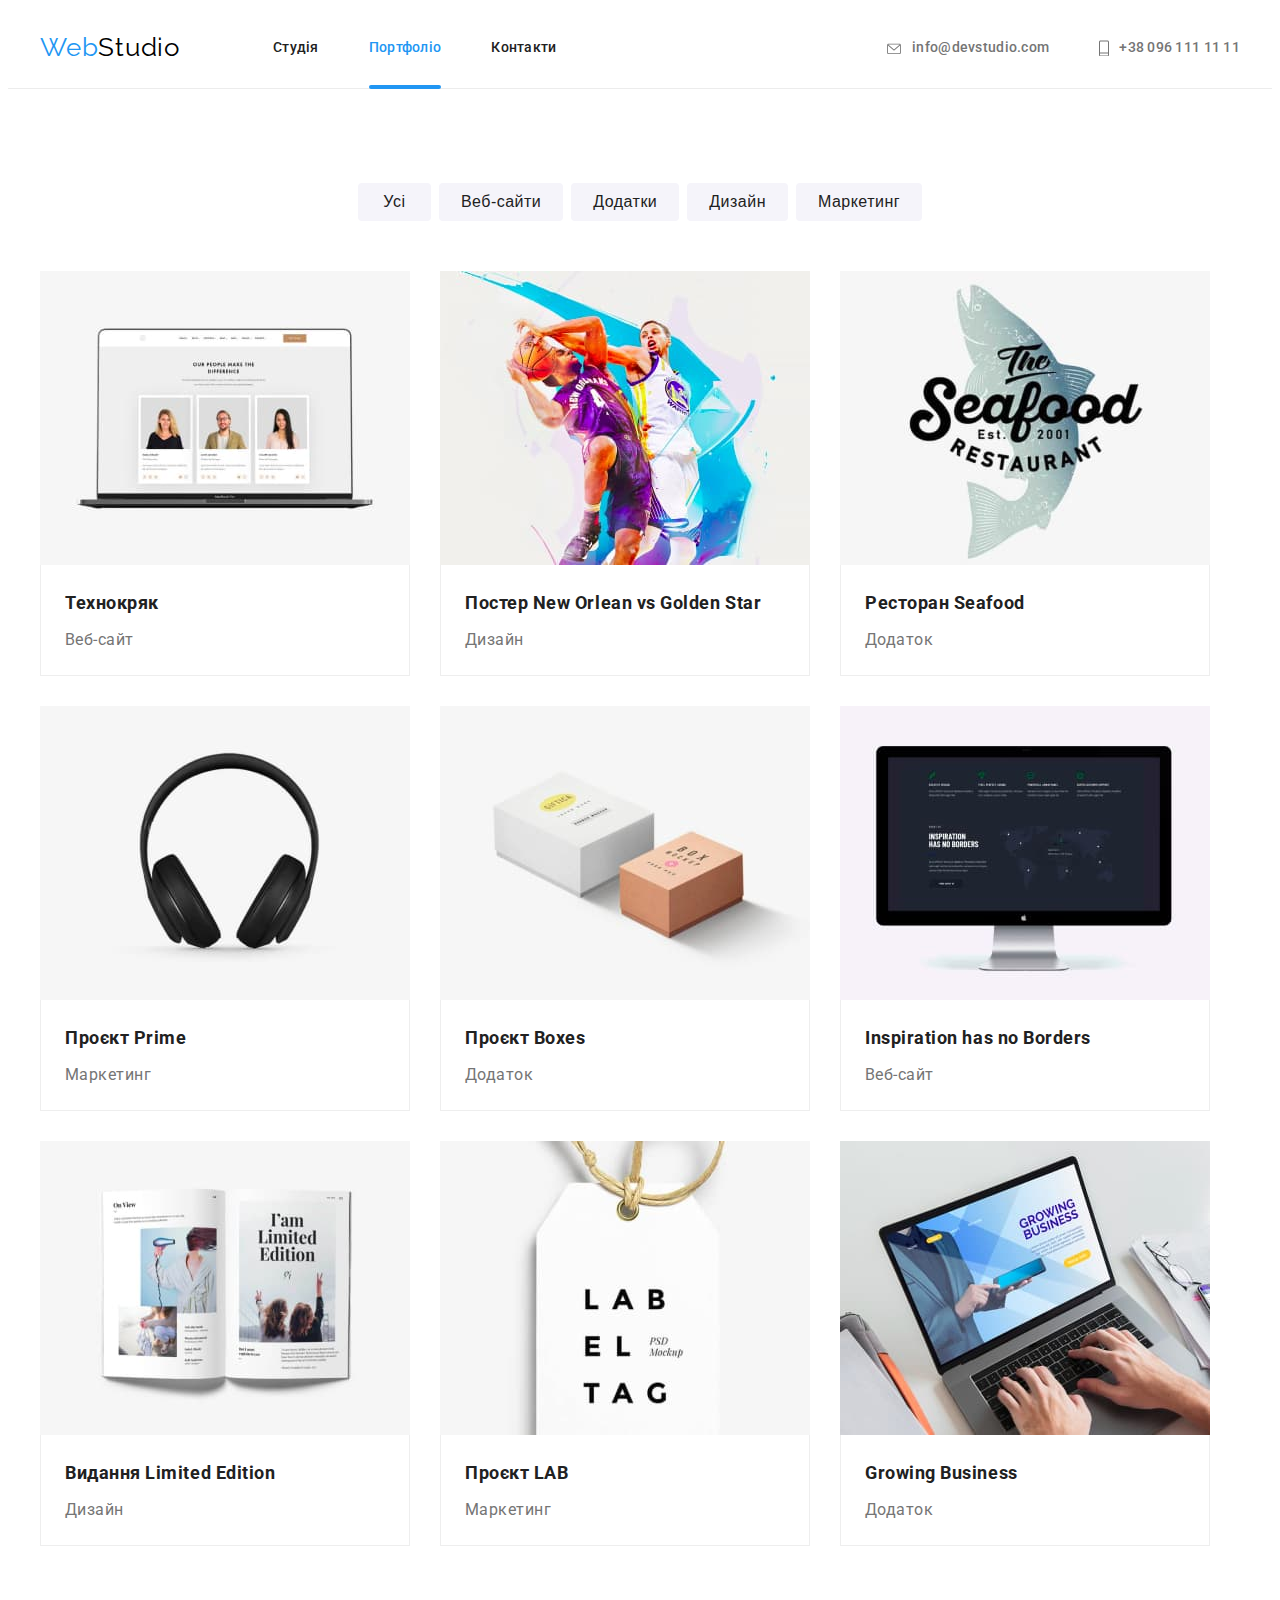
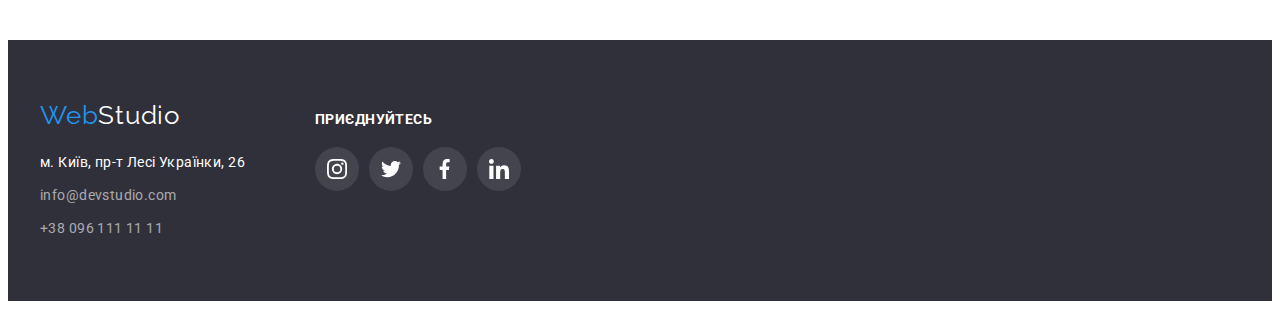
==== commit 99f3c2c3: "fixed bugs" ====
--- a/portfolio.html
+++ b/portfolio.html
@@ -100,18 +100,12 @@
                     width="370"
                     height="294"
                   />
-                  <div class="works-overlay">
-                    <div class="works-actions">  
-                      <button class="works-box">
-                        <p class="works-description">
-                        Ресурс пропонує комплексні пропозиції з різним рівнем
-                        функціоналу та сервісів. Все це дозволить відвідувачу
-                        отримати вичерпні відомості про компанію чи приватну
-                        особу.
-                      </p>
-                      </button>
-                    </div>
-                  </div>
+                  <p class="works-description">
+                    Ресурс пропонує комплексні пропозиції з різним рівнем
+                    функціоналу та сервісів. Все це дозволить відвідувачу
+                    отримати вичерпні відомості про компанію чи приватну
+                    особу.
+                  </p>
                 </div>
                 <div class="works-border">
                   <h2 class="works-title">Технокряк</h2>
@@ -129,23 +123,16 @@
                     width="370"
                     height="294"
                   />
-                  <div class="works-overlay">
-                    <div class="works-actions">  
-                      <button class="works-box">
-                        <p class="works-description">
-                        Ресурс пропонує комплексні пропозиції з різним рівнем
-                        функціоналу та сервісів. Все це дозволить відвідувачу
-                        отримати вичерпні відомості про компанію чи приватну
-                        особу.
-                      </p>
-                      </button>
-                    </div>
-                  </div>
+                  <p class="works-description">
+                    Ресурс пропонує комплексні пропозиції з різним рівнем
+                    функціоналу та сервісів. Все це дозволить відвідувачу
+                    отримати вичерпні відомості про компанію чи приватну
+                    особу.
+                  </p>
                 </div>
                 <div class="works-border">
                   <h2 class="works-title">Постер New Orlean vs Golden Star</h2>
                   <p class="works-text">Дизайн</p>
-                  <p class="works-description"></p>
                 </div>
               </a>
             </li>
@@ -159,23 +146,16 @@
                     width="370"
                     height="294"
                   />
-                  <div class="works-overlay">
-                    <div class="works-actions">  
-                      <button class="works-box">
-                        <p class="works-description">
-                        Ресурс пропонує комплексні пропозиції з різним рівнем
-                        функціоналу та сервісів. Все це дозволить відвідувачу
-                        отримати вичерпні відомості про компанію чи приватну
-                        особу.
-                      </p>
-                      </button>
-                    </div>
-                  </div>
+                  <p class="works-description">
+                    Ресурс пропонує комплексні пропозиції з різним рівнем
+                    функціоналу та сервісів. Все це дозволить відвідувачу
+                    отримати вичерпні відомості про компанію чи приватну
+                    особу.
+                  </p>
                 </div>
                 <div class="works-border">
                   <h2 class="works-title">Ресторан Seafood</h2>
                   <p class="works-text">Додаток</p>
-                  <p class="works-description"></p>
                 </div>
               </a>
             </li>
@@ -189,23 +169,16 @@
                     width="370"
                     height="294"
                   />
-                  <div class="works-overlay">
-                    <div class="works-actions">  
-                      <button class="works-box">
-                        <p class="works-description">
-                        Ресурс пропонує комплексні пропозиції з різним рівнем
-                        функціоналу та сервісів. Все це дозволить відвідувачу
-                        отримати вичерпні відомості про компанію чи приватну
-                        особу.
-                      </p>
-                      </button>
-                    </div>
-                  </div>
+                  <p class="works-description">
+                    Ресурс пропонує комплексні пропозиції з різним рівнем
+                    функціоналу та сервісів. Все це дозволить відвідувачу
+                    отримати вичерпні відомості про компанію чи приватну
+                    особу.
+                  </p>
                 </div>
                 <div class="works-border">
                   <h2 class="works-title">Проєкт Prime</h2>
                   <p class="works-text">Маркетинг</p>
-                  <p class="works-description"></p>
                 </div>
               </a>
             </li>
@@ -219,23 +192,16 @@
                     width="370"
                     height="294"
                   />
-                  <div class="works-overlay">
-                    <div class="works-actions">  
-                      <button class="works-box">
-                        <p class="works-description">
-                        Ресурс пропонує комплексні пропозиції з різним рівнем
-                        функціоналу та сервісів. Все це дозволить відвідувачу
-                        отримати вичерпні відомості про компанію чи приватну
-                        особу.
-                      </p>
-                      </button>
-                    </div>
-                  </div>
+                  <p class="works-description">
+                    Ресурс пропонує комплексні пропозиції з різним рівнем
+                    функціоналу та сервісів. Все це дозволить відвідувачу
+                    отримати вичерпні відомості про компанію чи приватну
+                    особу.
+                  </p>
                 </div>
                 <div class="works-border">
                   <h2 class="works-title">Проєкт Boxes</h2>
                   <p class="works-text">Додаток</p>
-                  <p class="works-description"></p>
                 </div>
               </a>
             </li>
@@ -249,23 +215,16 @@
                     width="370"
                     height="294"
                   />
-                  <div class="works-overlay">
-                    <div class="works-actions">  
-                      <button class="works-box">
-                        <p class="works-description">
-                        Ресурс пропонує комплексні пропозиції з різним рівнем
-                        функціоналу та сервісів. Все це дозволить відвідувачу
-                        отримати вичерпні відомості про компанію чи приватну
-                        особу.
-                      </p>
-                      </button>
-                    </div>
-                  </div>
+                  <p class="works-description">
+                    Ресурс пропонує комплексні пропозиції з різним рівнем
+                    функціоналу та сервісів. Все це дозволить відвідувачу
+                    отримати вичерпні відомості про компанію чи приватну
+                    особу.
+                  </p>
                 </div>
                 <div class="works-border">
                   <h2 class="works-title">Inspiration has no Borders</h2>
                   <p class="works-text">Веб-сайт</p>
-                  <p class="works-description"></p>
                 </div>
               </a>
             </li>
@@ -279,23 +238,16 @@
                     width="370"
                     height="294"
                   />
-                  <div class="works-overlay">
-                    <div class="works-actions">  
-                      <button class="works-box">
-                        <p class="works-description">
-                        Ресурс пропонує комплексні пропозиції з різним рівнем
-                        функціоналу та сервісів. Все це дозволить відвідувачу
-                        отримати вичерпні відомості про компанію чи приватну
-                        особу.
-                      </p>
-                      </button>
-                    </div>
-                  </div>
+                  <p class="works-description">
+                    Ресурс пропонує комплексні пропозиції з різним рівнем
+                    функціоналу та сервісів. Все це дозволить відвідувачу
+                    отримати вичерпні відомості про компанію чи приватну
+                    особу.
+                  </p>
                 </div>
                 <div class="works-border">
                   <h2 class="works-title">Видання Limited Edition</h2>
                   <p class="works-text">Дизайн</p>
-                  <p class="works-description"></p>
                 </div>
               </a>
             </li>
@@ -309,23 +261,16 @@
                     width="370"
                     height="294"
                   />
-                  <div class="works-overlay">
-                    <div class="works-actions">  
-                      <button class="works-box">
-                        <p class="works-description">
-                        Ресурс пропонує комплексні пропозиції з різним рівнем
-                        функціоналу та сервісів. Все це дозволить відвідувачу
-                        отримати вичерпні відомості про компанію чи приватну
-                        особу.
-                      </p>
-                      </button>
-                    </div>
-                  </div>
+                  <p class="works-description">
+                    Ресурс пропонує комплексні пропозиції з різним рівнем
+                    функціоналу та сервісів. Все це дозволить відвідувачу
+                    отримати вичерпні відомості про компанію чи приватну
+                    особу.
+                  </p>
                 </div>
                 <div class="works-border">
                   <h2 class="works-title">Проєкт LAB</h2>
                   <p class="works-text">Маркетинг</p>
-                  <p class="works-description"></p>
                 </div>
               </a>
             </li>
@@ -339,23 +284,16 @@
                     width="370"
                     height="294"
                   />
-                  <div class="works-overlay">
-                    <div class="works-actions">  
-                      <button class="works-box">
-                        <p class="works-description">
-                        Ресурс пропонує комплексні пропозиції з різним рівнем
-                        функціоналу та сервісів. Все це дозволить відвідувачу
-                        отримати вичерпні відомості про компанію чи приватну
-                        особу.
-                      </p>
-                      </button>
-                    </div>
-                  </div>
+                  <p class="works-description">
+                    Ресурс пропонує комплексні пропозиції з різним рівнем
+                    функціоналу та сервісів. Все це дозволить відвідувачу
+                    отримати вичерпні відомості про компанію чи приватну
+                    особу.
+                  </p>
                 </div>
                 <div class="works-border">
                   <h2 class="works-title">Growing Business</h2>
                   <p class="works-text">Додаток</p>
-                  <p class="works-description"></p>
                 </div>
               </a>
             </li>
--- a/css/styles.css
+++ b/css/styles.css
@@ -118,7 +118,7 @@
 .current::after {
   position: absolute;
   display: flex;
-  bottom: 0;
+  bottom: -1px;
 
   content: '';
   width: 100%;
@@ -302,7 +302,7 @@
 }
 
 
-.gallery-actions {
+/* .gallery-actions {
   position: absolute;
   display: flex;
   bottom: 0;
@@ -310,11 +310,21 @@
   background-color: rgba(47, 48, 58, 0.8);
   width: 370px;
   height: 70px;
-}
-.box-text {
+} */
+/* .box-text {
   margin: auto;
-}
+} */
 .gallery-text {
+  position: absolute;
+  display: flex;
+  justify-content: center;
+  align-items: center;
+  bottom: 0;
+
+  background-color: rgba(47, 48, 58, 0.8);
+  width: 370px;
+  height: 70px;
+  
   color: var(--primary-white-color);
 
   font-family: 'Roboto', sans-serif;
@@ -386,7 +396,7 @@
   height: 44px;
 
   
-  transition: border-color 250ms cubic-bezier(0.4, 0, 0.2, 1),
+  transition: background-color 250ms cubic-bezier(0.4, 0, 0.2, 1),
   fill 250ms cubic-bezier(0.4, 0, 0.2, 1);
 }
 .team-social:hover,
@@ -507,7 +517,7 @@
   display: flex;
   gap: 10px;
 }
-.footer-link-item {
+.footer-ic {
   fill: var(--primary-white-color);
 }
 
@@ -556,6 +566,9 @@
   min-width: 73px;
   height: 38px;
   padding: 6px 22px;
+  transition: color 250ms cubic-bezier(0.4, 0, 0.2, 1),
+  background-color 250ms cubic-bezier(0.4, 0, 0.2, 1),
+  box-shadow 250ms cubic-bezier(0.4, 0, 0.2, 1);
 }
 .filter-button:hover,
 .filter-button:focus {
@@ -564,7 +577,7 @@
   box-shadow: 0px 3px 1px rgba(0, 0, 0, 0.1), 
     0px 1px 2px rgba(0, 0, 0, 0.08),
     0px 2px 2px rgba(0, 0, 0, 0.12);
-  transition: 250ms;
+  
 }
 /* Works */
 .works {
@@ -584,7 +597,10 @@
     1px 4px 6px rgba(0, 0, 0, 0.16);
    
 }
-.works-link:hover .works-overlay {
+.works-link:hover .works-description {
+  transform: translateY(0);
+}
+.works-link:focus  .works-description {
   transform: translateY(0);
 }
 .works-title {
@@ -600,10 +616,7 @@
 }
 .works-img {
   display: block;
-  
-}
-.works-img:focus,
-.works-img:hover,
+}
 .works-title:hover,
 .works-title:focus,
 .works-text:hover,
@@ -614,10 +627,14 @@
   position: relative;
   overflow: hidden;
 }
-.works-overlay {
+.works-description {
   position: absolute;
+  display: flex;
+  justify-content: center;
+  align-items: center;
   
   top: 0;
+  left: 0;
   width: 100%;
   height: 100%;
   background-color: rgba(33, 150, 243, 0.9);
@@ -625,22 +642,14 @@
   transform: translateY(100%);
   pointer-events: none;
   transition: transform 250ms cubic-bezier(0.4, 0, 0.2, 1);
-}
-.works-box {
-  border: 0;
-  background-color: transparent;
-  padding: 0;
-  margin: 63px 24px;
-}
-.works-actions .works-description {
+
   color: var(--primary-white-color);
-  width: 322px;
-  display: inline-block;
-  
+  
+  padding: 63px 24px;
   font-size: 18px;
   line-height: calc(28 / 18);
   letter-spacing: 0.03em;
-  text-align: left;
+
 }
 .works-text {
   color: var(--secondary-text-color);
@@ -666,8 +675,7 @@
   width: 100%;
   height: 100%;
   background-color: rgba(0, 0, 0, 0.25);
-  transition-property: transform, background-color, opacity;
-  transition-duration: 250ms;
+
   transition: transform 250ms cubic-bezier(0.4, 0, 0.2, 1),
   background-color 250ms cubic-bezier(0.4, 0, 0.2, 1),
   opacity 250ms cubic-bezier(0.4, 0, 0.2, 1);
@@ -677,16 +685,30 @@
   pointer-events: none;
   transform: scaleX(0);
 }
+.backdrop.is-hidden .modal {
+  transform: scaleY(0.5) translate(-50%, -50%);
+}
 .modal {
   position: absolute;
   top: 50%;
   left: 50%;
-  transform: translate(-50%, -50%);
+  transform: translate(-50%, -50%) scaleY(1);
+  transition: transform 250ms cubic-bezier(0.4, 0, 0.2, 1);
 
   width: 528px;
   height: 581px;
   
   background-color: #fff;
-  
-  
-}
+  display: flex;
+  justify-content: flex-end;
+}
+.modal-batton {
+  margin-top: 8px;
+  margin-right: 8px;
+  background-color: var(--white-background);
+  width: 30px;
+  height: 30px;
+  border: 1px solid rgba(0, 0, 0, 0.1);
+  border-radius: 50%;
+  fill: #000000;
+}
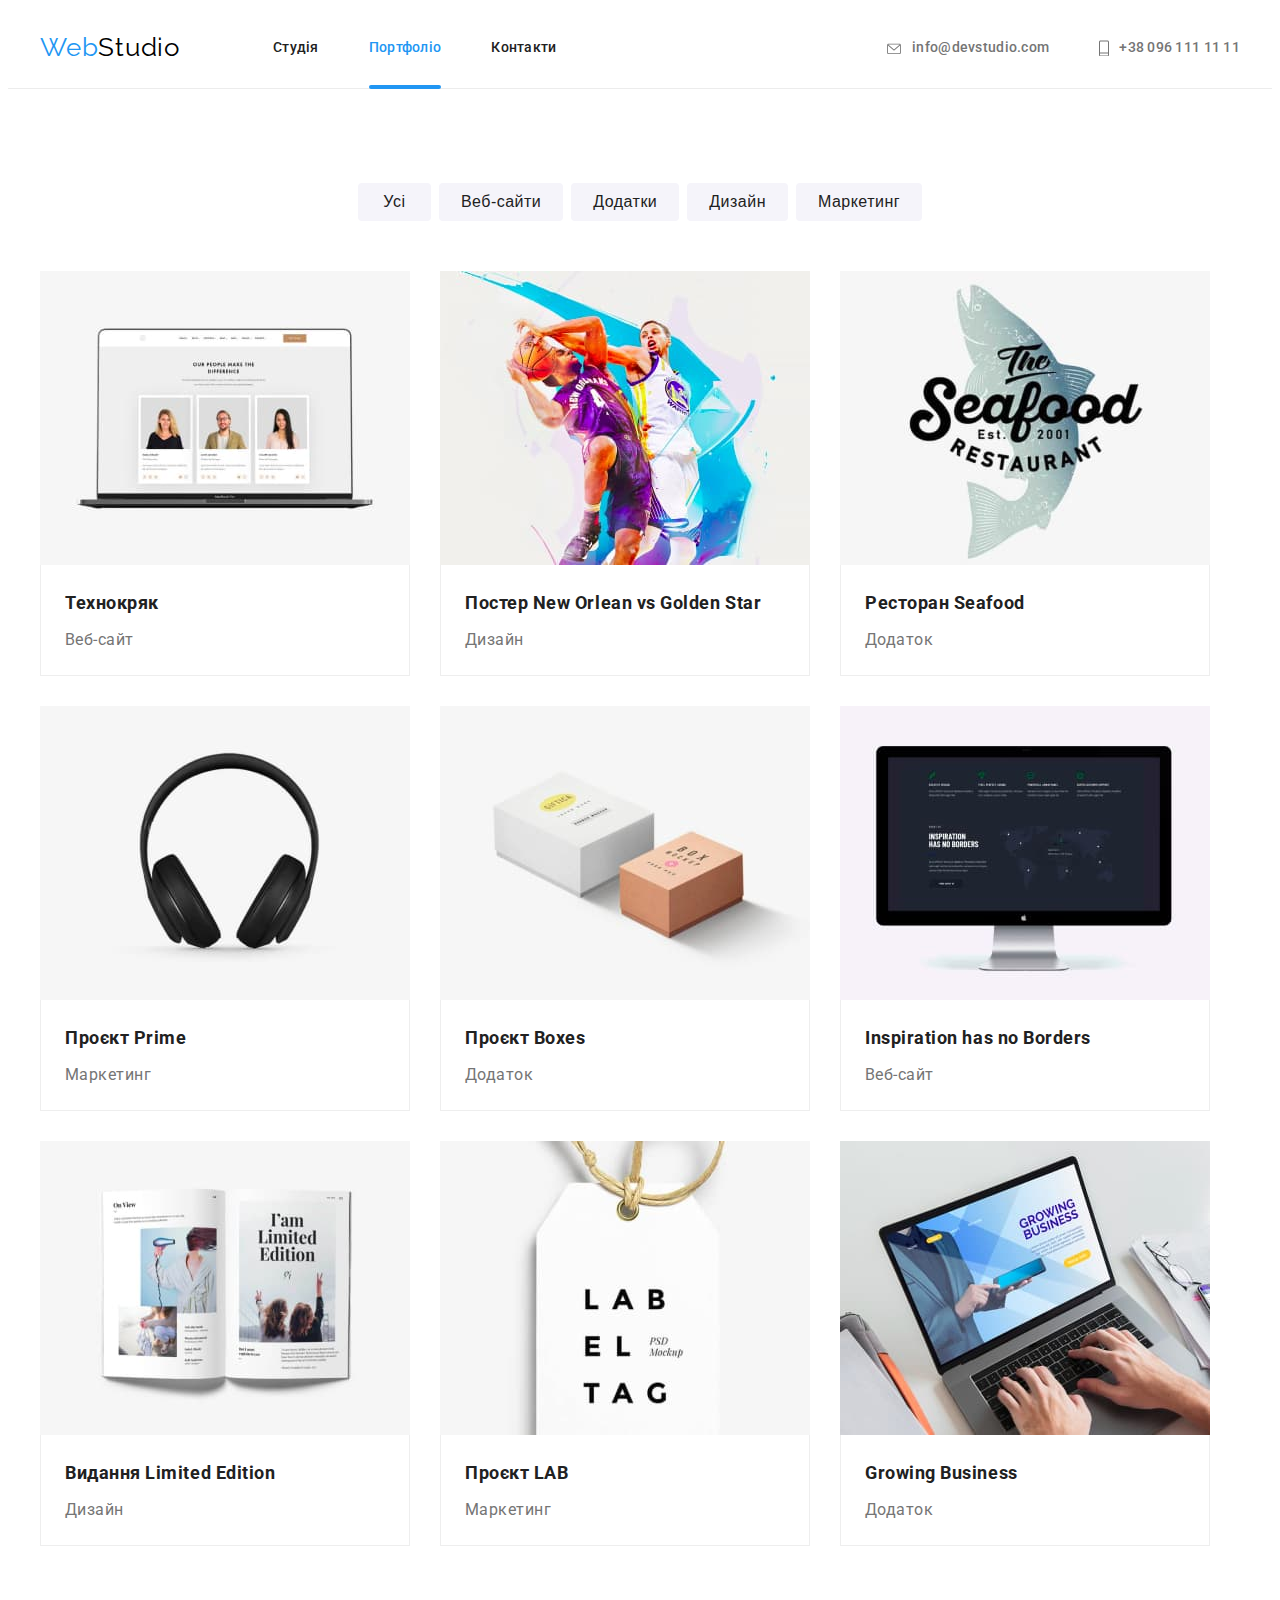
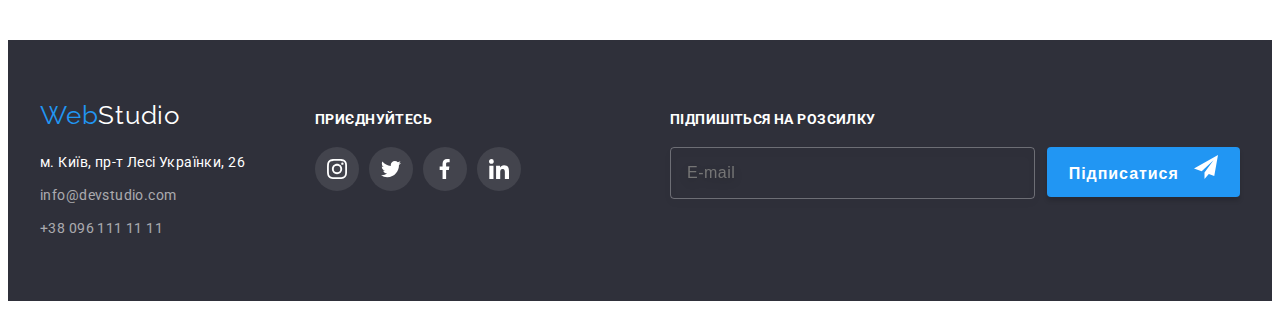
==== commit 5d7adc87: "hw06" ====
--- a/portfolio.html
+++ b/portfolio.html
@@ -46,7 +46,7 @@
               <svg class="icon" width="16" height="12">
                 <use
                   class="contact-icon"
-                  href="./img/SVG/symbol-defs.svg#envelope"
+                  href="./img/SVG/icons.svg#envelope"
                 ></use>
               </svg>
               info@devstudio.com
@@ -57,7 +57,7 @@
               <svg class="icon" width="10px" height="16px">
                 <use
                   class="contact-icon"
-                  href="./img/SVG/symbol-defs.svg#phone"
+                  href="./img/SVG/icons.svg#phone"
                 ></use>
               </svg>
               +38 096 111 11 11
@@ -346,7 +346,7 @@
                 >
                   <use
                     class="footer-ic"
-                    href="./img/SVG/symbol-defs.svg#instagram"
+                    href="./img/SVG/icons.svg#instagram"
                   ></use>
                 </svg>
               </a>
@@ -361,7 +361,7 @@
                 >
                   <use
                     class="footer-ic"
-                    href="./img/SVG/symbol-defs.svg#twitter"
+                    href="./img/SVG/icons.svg#twitter"
                   ></use>
                 </svg>
               </a>
@@ -376,7 +376,7 @@
                 >
                   <use
                     class="footer-ic"
-                    href="./img/SVG/symbol-defs.svg#fb"
+                    href="./img/SVG/icons.svg#fb"
                   ></use>
                 </svg>
               </a>
@@ -391,12 +391,26 @@
                 >
                   <use
                     class="footer-ic"
-                    href="./img/SVG/symbol-defs.svg#linkedin"
+                    href="./img/SVG/icons.svg#linkedin"
                   ></use>
                 </svg>
               </a>
             </li>
           </ul>
+        </div>
+        <div class="follow">
+          <form class="follow-form">
+            <h2 class="footer-title">Підпишіться на розсилку</h2>
+            <div class="footer-follow">
+              <input type="email" name="mail" id="mail" placeholder="E-mail">
+              <button type="submit" class="form-button ">
+                Підписатися
+                <svg class="icon-follow" width="24" height="24" aria-label="logo send">
+                  <use href="./img/SVG/icons.svg#send"></use>
+                </svg>
+              </button>
+            </div>
+          </form>
         </div>
       </div>
     </footer>
--- a/css/styles.css
+++ b/css/styles.css
@@ -217,6 +217,144 @@
   height: 50px;
   border: 0;
 }
+.backdrop {
+  position: fixed;
+  top: 0;
+  left: 0;
+  transform: scaleX(1);
+  opacity: 1;
+
+  width: 100%;
+  height: 100%;
+  background-color: rgba(0, 0, 0, 0.25);
+
+  transition: transform 250ms cubic-bezier(0.4, 0, 0.2, 1),
+  background-color 250ms cubic-bezier(0.4, 0, 0.2, 1),
+  opacity 250ms cubic-bezier(0.4, 0, 0.2, 1);
+}
+.backdrop.is-hidden {
+  opacity: 0;
+  pointer-events: none;
+  transform: scaleX(0);
+}
+.backdrop.is-hidden .modal {
+  transform: scaleY(0.5) translate(-50%, -50%);
+}
+.modal {
+  position: absolute;
+  top: 50%;
+  left: 50%;
+  transform: translate(-50%, -50%) scaleY(1);
+  transition: transform 250ms cubic-bezier(0.4, 0, 0.2, 1);
+
+  width: 528px;
+  height: 581px;
+  
+  background-color: #fff;
+  display: flex;
+  flex-direction: column;
+  align-items: center;
+}
+.modal-batton {
+  align-self: end;
+  margin-top: 8px;
+  margin-right: 8px;
+
+  background-color: var(--white-background);
+  width: 30px;
+  height: 30px;
+  border: 1px solid rgba(0, 0, 0, 0.1);
+  border-radius: 50%;
+  fill: #000000;
+  margin-bottom: 2px;
+}
+.form {
+  width: 448px;
+  
+}
+.form-title {
+  color: var(--primary-text-color);
+  font-weight: 700;
+  font-size: 20px;
+  line-height: calc(23 / 20);
+  text-align: center;
+  letter-spacing: 0.03em;
+  margin-bottom: 30px;
+}
+.form-field {
+  display: flex;
+  flex-direction: column;
+  margin-bottom: 28px;
+  position: relative;
+}
+.form-field.comment {
+  margin-bottom: 20px;
+}
+
+.form-input {
+  margin: 0;
+  padding-left: 42px;
+  padding-top: 9.5px;
+  padding-bottom: 9.5px;
+  border: 1px solid rgba(33, 33, 33, 0.2);
+  border-radius: 4px;
+}
+.form-label {
+  position: absolute;
+  top: -18px;
+  font-size: 12px;
+  line-height: calc(14 / 12);
+  letter-spacing: 0.01em;
+  color: var(--secondary-text-color);
+  margin-bottom: 4px;
+  text-align: left;
+}
+
+.form-icon {
+  position: absolute;
+  top: 11px;
+  left: 12px;
+  display: inline-block;
+
+  width: 18px;
+  height: 18px;
+}
+textarea {
+  resize: none;
+}
+.form-field textarea {
+  padding: 12px 16px;
+  
+}
+.checkbox {
+  flex-direction: row;
+  align-items: center;
+  justify-content: center;
+
+  margin-bottom: 30px;
+}
+.check-input {
+  margin-right: 7px;
+}
+.check-label {
+  font-size: 14px;
+  line-height: calc(24 / 14);
+  letter-spacing: 0.03em;
+}
+.form-button {
+  width: 200px;
+  height: 50px;
+  box-shadow: 0px 4px 4px rgba(0, 0, 0, 0.15);
+  border-radius: 4px;
+  background-color: var(--brand-color);
+  border: 0;
+
+  font-weight: 700;
+  font-size: 16px;
+  line-height: calc(30 / 16);
+  letter-spacing: 0.06em;
+  color: var(--primary-white-color);
+}
 /* Feateures */
 .visually-hidden {
   position: absolute;
@@ -395,7 +533,6 @@
   width: 44px;
   height: 44px;
 
-  
   transition: background-color 250ms cubic-bezier(0.4, 0, 0.2, 1),
   fill 250ms cubic-bezier(0.4, 0, 0.2, 1);
 }
@@ -538,6 +675,40 @@
 .footer-social:focus {
   background-color: var(--brand-color);
   
+}
+.follow {
+  width: 570px;
+  height: 86px;
+  margin-left: auto;
+}
+.footer-follow {
+  display: flex;
+}
+.footer-follow input {
+  width: 358px;
+  padding-top: 15px;
+  padding-bottom: 15px;
+  padding-left: 16px;
+  margin-right: 12px;
+
+  border: 1px solid rgba(255, 255, 255, 0.3);
+  filter: drop-shadow(0px 4px 4px rgba(0, 0, 0, 0.15));
+  border-radius: 4px;
+  background-color: transparent;
+  color: rgba(255, 255, 255, 0.6);
+
+  font-weight: 400;
+  font-size: 16px;
+  line-height: calc(20 / 16);
+  letter-spacing: 0.03em;
+}
+.footer-button {
+  display: flex;
+  align-items: center;
+  justify-content: center;
+}
+.icon-follow {
+  margin-left: 10px;
 }
 /* Portfolio */
 /* Filter */
@@ -665,50 +836,5 @@
   border-left: 1px solid #eeeeee;
   padding: 20px 24px;
 }
-.backdrop {
-  position: fixed;
-  top: 0;
-  left: 0;
-  transform: scaleX(1);
-  opacity: 1;
-
-  width: 100%;
-  height: 100%;
-  background-color: rgba(0, 0, 0, 0.25);
-
-  transition: transform 250ms cubic-bezier(0.4, 0, 0.2, 1),
-  background-color 250ms cubic-bezier(0.4, 0, 0.2, 1),
-  opacity 250ms cubic-bezier(0.4, 0, 0.2, 1);
-}
-.backdrop.is-hidden {
-  opacity: 0;
-  pointer-events: none;
-  transform: scaleX(0);
-}
-.backdrop.is-hidden .modal {
-  transform: scaleY(0.5) translate(-50%, -50%);
-}
-.modal {
-  position: absolute;
-  top: 50%;
-  left: 50%;
-  transform: translate(-50%, -50%) scaleY(1);
-  transition: transform 250ms cubic-bezier(0.4, 0, 0.2, 1);
-
-  width: 528px;
-  height: 581px;
-  
-  background-color: #fff;
-  display: flex;
-  justify-content: flex-end;
-}
-.modal-batton {
-  margin-top: 8px;
-  margin-right: 8px;
-  background-color: var(--white-background);
-  width: 30px;
-  height: 30px;
-  border: 1px solid rgba(0, 0, 0, 0.1);
-  border-radius: 50%;
-  fill: #000000;
-}
+
+
